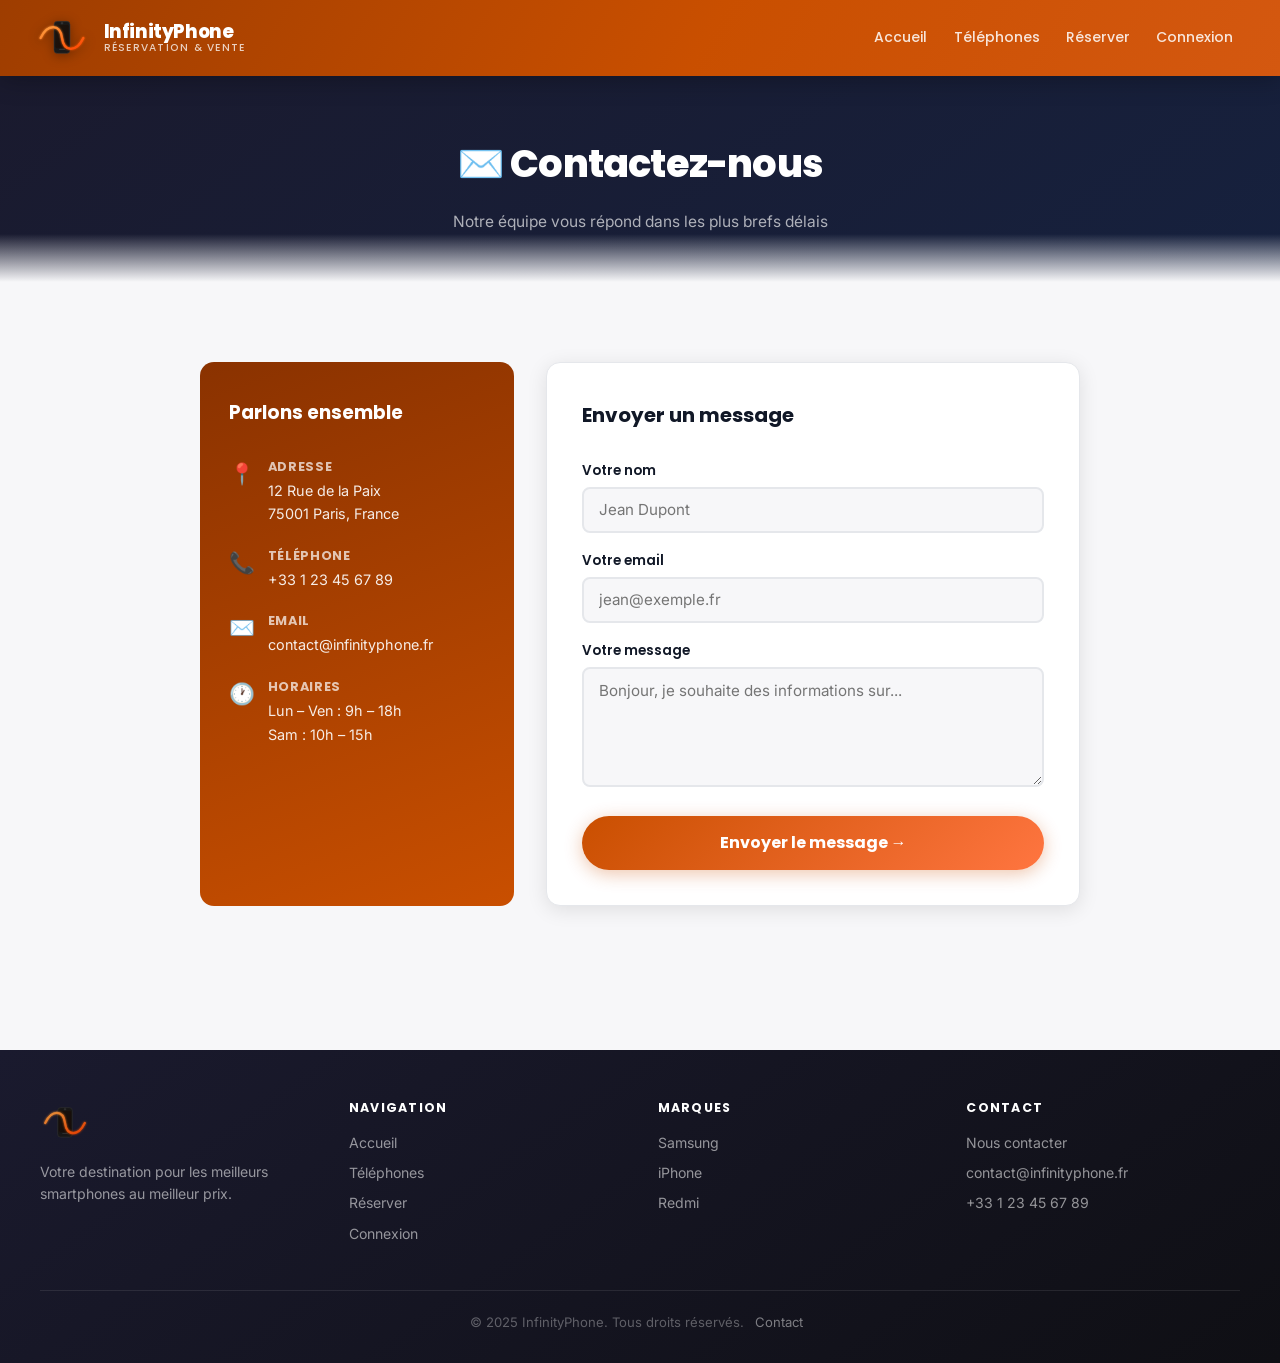
==== contact.html @ a57cc5e4 "Add files via upload" ====
<!DOCTYPE html>
<html lang="fr">
<head>
  <meta charset="UTF-8" />
  <meta name="viewport" content="width=device-width, initial-scale=1.0"/>
  <title>Contact — InfinityPhone</title>
  <link rel="stylesheet" href="styles.css">
</head>
<body>

  <!-- ===== HEADER ===== -->
  <header id="main-header">
    <div class="header-left">
      <a href="index.html"><img src="logo.svg" alt="InfinityPhone Logo" class="logo"></a>
      <div class="site-name">
        InfinityPhone
        <span>Réservation &amp; Vente</span>
      </div>
    </div>
    <nav id="main-nav">
      <a href="index.html">Accueil</a>
      <a href="telephones.html">Téléphones</a>
      <a href="reservation.html">Réserver</a>
      <a href="login.html">Connexion</a>
    </nav>
  </header>

  <!-- ===== PAGE BANNER ===== -->
  <div class="page-banner">
    <h1>✉️ Contactez-nous</h1>
    <p>Notre équipe vous répond dans les plus brefs délais</p>
  </div>

  <!-- ===== MAIN ===== -->
  <main>
    <div class="contact-layout">

      <!-- Left: Info block -->
      <div class="contact-info">
        <h3>Parlons ensemble</h3>

        <div class="contact-item">
          <span class="ci-icon">📍</span>
          <div>
            <strong>Adresse</strong>
            <p>12 Rue de la Paix<br>75001 Paris, France</p>
          </div>
        </div>

        <div class="contact-item">
          <span class="ci-icon">📞</span>
          <div>
            <strong>Téléphone</strong>
            <p>+33 1 23 45 67 89</p>
          </div>
        </div>

        <div class="contact-item">
          <span class="ci-icon">✉️</span>
          <div>
            <strong>Email</strong>
            <p>contact@infinityphone.fr</p>
          </div>
        </div>

        <div class="contact-item">
          <span class="ci-icon">🕐</span>
          <div>
            <strong>Horaires</strong>
            <p>Lun – Ven : 9h – 18h<br>Sam : 10h – 15h</p>
          </div>
        </div>
      </div>

      <!-- Right: Form block -->
      <div class="contact-form-box">
        <h2>Envoyer un message</h2>

        <form id="contact-form">
          <label for="nom">Votre nom</label>
          <input type="text" id="nom" name="nom"
                 placeholder="Jean Dupont" required>

          <label for="email">Votre email</label>
          <input type="email" id="email" name="email"
                 placeholder="jean@exemple.fr" required>

          <label for="message">Votre message</label>
          <textarea id="message" name="message"
                    placeholder="Bonjour, je souhaite des informations sur..." required></textarea>

          <button type="submit">Envoyer le message →</button>
        </form>
      </div>
    </div>
  </main>

  <!-- ===== FOOTER ===== -->
  <footer>
    <div class="footer-inner">
      <div class="footer-col">
        <img src="logo.svg" alt="Logo" class="footer-logo">
        <p class="footer-tagline">Votre destination pour les meilleurs smartphones au meilleur prix.</p>
      </div>
      <div class="footer-col">
        <h4>Navigation</h4>
        <a href="index.html">Accueil</a>
        <a href="telephones.html">Téléphones</a>
        <a href="reservation.html">Réserver</a>
        <a href="login.html">Connexion</a>
      </div>
      <div class="footer-col">
        <h4>Marques</h4>
        <a href="telephones.html#samsung">Samsung</a>
        <a href="telephones.html#iphone">iPhone</a>
        <a href="telephones.html#redmi">Redmi</a>
      </div>
      <div class="footer-col">
        <h4>Contact</h4>
        <a href="contact.html">Nous contacter</a>
        <p>contact@infinityphone.fr</p>
        <p>+33 1 23 45 67 89</p>
      </div>
    </div>
    <div class="footer-bottom">
      <span>© 2025 InfinityPhone. Tous droits réservés.</span>
      <a href="contact.html">Contact</a>
    </div>
  </footer>

  <script src="script.js" defer></script>
</body>
</html>
---- styles.css ----
/* ===================================================
   InfinityPhone — Design System
   =================================================== */
@import url('https://fonts.googleapis.com/css2?family=Poppins:wght@400;500;600;700;800&family=Inter:wght@400;500&display=swap');

/* ===== RESET & VARIABLES ===== */
*, *::before, *::after { box-sizing: border-box; margin: 0; padding: 0; }

:root {
  --primary:        #c94f00;
  --primary-light:  #ff7540;
  --primary-dark:   #8a3200;
  --dark:           #0f0f14;
  --navy:           #1a1a2e;
  --surface:        #ffffff;
  --surface-alt:    #f7f7f9;
  --border:         #e5e7eb;
  --text:           #111827;
  --text-muted:     #6b7280;
  --shadow-sm:      0 1px 4px rgba(0,0,0,0.07);
  --shadow:         0 4px 20px rgba(0,0,0,0.10);
  --shadow-lift:    0 12px 40px rgba(201,79,0,0.22);
  --radius:         14px;
  --radius-sm:      8px;
  --ease:           cubic-bezier(0.4,0,0.2,1);
  --transition:     0.28s var(--ease);
  --header-h:       76px;
  --font-display:   'Poppins', Arial, sans-serif;
  --font-body:      'Inter', Arial, sans-serif;
}

body {
  font-family: var(--font-body);
  background: var(--surface-alt);
  color: var(--text);
  line-height: 1.65;
  -webkit-font-smoothing: antialiased;
}

a { text-decoration: none; color: inherit; }
img { display: block; }

/* ===== HEADER ===== */
header {
  background: linear-gradient(120deg, #9e3d00 0%, var(--primary) 55%, #d45810 100%);
  color: white;
  height: var(--header-h);
  padding: 0 2.2em;
  display: flex;
  align-items: center;
  justify-content: space-between;
  position: sticky;
  top: 0;
  z-index: 200;
  box-shadow: 0 3px 24px rgba(0,0,0,0.28);
  transition: height var(--transition), box-shadow var(--transition);
}

header.scrolled {
  height: 62px;
  box-shadow: 0 5px 32px rgba(0,0,0,0.38);
}

.header-left {
  display: flex;
  align-items: center;
  gap: 0.9em;
}

.logo {
  height: 54px;
  width: auto;
  filter: drop-shadow(0 2px 6px rgba(0,0,0,0.35));
  transition: transform var(--transition);
  flex-shrink: 0;
}
.logo:hover { transform: scale(1.06) rotate(-2deg); }

.site-name {
  font-family: var(--font-display);
  font-size: 1.15rem;
  font-weight: 800;
  letter-spacing: -0.4px;
  color: white;
  line-height: 1.1;
  display: none;
}
.site-name span { display: block; font-size: 0.65rem; font-weight: 500; letter-spacing: 0.12em; text-transform: uppercase; opacity: 0.75; }

@media (min-width: 640px) { .site-name { display: block; } }

nav {
  display: flex;
  align-items: center;
  gap: 0.15em;
  flex-wrap: nowrap;
}

nav a {
  color: rgba(255,255,255,0.85);
  padding: 0.46em 0.85em;
  border-radius: 50px;
  font-family: var(--font-display);
  font-size: 0.875rem;
  font-weight: 500;
  transition: background var(--transition), color var(--transition);
  white-space: nowrap;
}

nav a:hover, nav a.active {
  background: rgba(255,255,255,0.18);
  color: white;
}

.user-greeting {
  font-family: var(--font-display);
  font-size: 0.78rem;
  color: rgba(255,220,190,0.9);
  font-style: italic;
  padding-left: 1em;
  border-left: 1px solid rgba(255,255,255,0.2);
  margin-left: 0.5em;
  white-space: nowrap;
}

/* ===== HERO ===== */
.hero {
  background: linear-gradient(145deg, var(--navy) 0%, #16213e 50%, #0f3460 100%);
  color: white;
  padding: 5.5em 2em 5em;
  text-align: center;
  position: relative;
  overflow: hidden;
}

.hero::before {
  content: '';
  position: absolute;
  inset: 0;
  background: radial-gradient(ellipse 70% 80% at 65% 40%, rgba(201,79,0,0.17) 0%, transparent 65%);
  pointer-events: none;
}

.hero::after {
  content: '';
  position: absolute;
  bottom: 0;
  left: 0; right: 0;
  height: 64px;
  background: linear-gradient(to top, var(--surface-alt), transparent);
}

.hero-content {
  position: relative;
  z-index: 1;
  max-width: 680px;
  margin: 0 auto;
}

.hero-eyebrow {
  font-family: var(--font-display);
  font-size: 0.78rem;
  font-weight: 600;
  letter-spacing: 0.18em;
  text-transform: uppercase;
  color: var(--primary-light);
  margin-bottom: 1em;
  opacity: 0;
  animation: fadeInUp 0.5s 0.1s var(--ease) forwards;
}

.hero h1 {
  font-family: var(--font-display);
  font-size: clamp(2rem, 5.5vw, 3.6rem);
  font-weight: 800;
  line-height: 1.12;
  letter-spacing: -1.5px;
  margin-bottom: 0.6em;
  opacity: 0;
  animation: fadeInUp 0.5s 0.2s var(--ease) forwards;
}

.hero h1 .highlight {
  background: linear-gradient(90deg, #ff9050, #ffb850);
  -webkit-background-clip: text;
  -webkit-text-fill-color: transparent;
  background-clip: text;
}

.hero-sub {
  font-size: 1.05rem;
  color: rgba(255,255,255,0.68);
  max-width: 480px;
  margin: 0 auto 2.2em;
  opacity: 0;
  animation: fadeInUp 0.5s 0.3s var(--ease) forwards;
}

.hero-ctas {
  display: flex;
  gap: 1em;
  justify-content: center;
  flex-wrap: wrap;
  opacity: 0;
  animation: fadeInUp 0.5s 0.4s var(--ease) forwards;
}

/* ===== BUTTONS ===== */
.btn {
  display: inline-flex;
  align-items: center;
  gap: 0.45em;
  padding: 0.8em 1.9em;
  border-radius: 50px;
  font-family: var(--font-display);
  font-weight: 600;
  font-size: 0.93rem;
  cursor: pointer;
  border: 2px solid transparent;
  transition: transform var(--transition), box-shadow var(--transition), background var(--transition), border-color var(--transition);
}

.btn-primary {
  background: linear-gradient(135deg, var(--primary) 0%, var(--primary-light) 100%);
  color: white;
  box-shadow: 0 4px 22px rgba(201,79,0,0.42);
}
.btn-primary:hover { transform: translateY(-3px); box-shadow: 0 8px 32px rgba(201,79,0,0.54); }

.btn-ghost {
  background: rgba(255,255,255,0.1);
  color: white;
  border-color: rgba(255,255,255,0.28);
  backdrop-filter: blur(8px);
}
.btn-ghost:hover { background: rgba(255,255,255,0.2); transform: translateY(-3px); }

/* ===== MAIN WRAPPER ===== */
main {
  padding: 3em 2em 4em;
  max-width: 1300px;
  margin: 0 auto;
}

/* ===== SECTION HEADER ===== */
.section-header {
  text-align: center;
  margin-bottom: 2.8em;
}

.section-header h2 {
  font-family: var(--font-display);
  font-size: 1.85rem;
  font-weight: 700;
  color: var(--text);
  border: none;
  display: block;
  padding: 0;
  margin: 0 0 0.4em;
}

.section-header p { color: var(--text-muted); font-size: 1rem; }

.divider {
  width: 44px; height: 4px;
  background: linear-gradient(90deg, var(--primary), var(--primary-light));
  border-radius: 2px;
  margin: 0.8em auto 0;
}

/* Fallback h2 for pages without .section-header */
main > h2, section > h2 {
  font-family: var(--font-display);
  font-size: 1.5rem;
  font-weight: 700;
  color: var(--text);
  text-align: center;
  margin: 2.5em 0 1.2em;
  border: none;
  padding: 0;
  display: flex;
  align-items: center;
  gap: 0.75em;
}

main > h2::before, main > h2::after,
section > h2::before, section > h2::after {
  content: '';
  flex: 1;
  height: 2px;
  background: var(--border);
  border-radius: 1px;
}

/* ===== FEATURES / WHY US ===== */
.features-grid {
  display: grid;
  grid-template-columns: repeat(auto-fit, minmax(200px, 1fr));
  gap: 1.4em;
  margin: 1em 0 3em;
}

.feature-card {
  background: var(--surface);
  border: 1px solid var(--border);
  border-radius: var(--radius);
  padding: 2em 1.4em;
  text-align: center;
  box-shadow: var(--shadow-sm);
  transition: transform var(--transition), box-shadow var(--transition);
}

.feature-card:hover { transform: translateY(-5px); box-shadow: var(--shadow); }

.feature-icon { font-size: 2.6rem; margin-bottom: 0.65em; }

.feature-card h3 {
  font-family: var(--font-display);
  font-size: 1rem;
  font-weight: 700;
  margin-bottom: 0.4em;
}

.feature-card p { color: var(--text-muted); font-size: 0.88rem; line-height: 1.5; }

/* ===== CAROUSEL ===== */
.carousel-section {
  background: var(--dark);
  padding: 3em 0 3.2em;
  overflow: hidden;
}

.carousel-label {
  font-family: var(--font-display);
  font-size: 0.72rem;
  font-weight: 700;
  letter-spacing: 0.18em;
  text-transform: uppercase;
  color: rgba(255,255,255,0.38);
  text-align: center;
  margin-bottom: 2em;
}

.carousel {
  overflow: hidden;
  position: relative;
  padding: 1.2em 0;
}

.carousel::before, .carousel::after {
  content: '';
  position: absolute;
  top: 0; bottom: 0;
  width: 100px;
  z-index: 2;
  pointer-events: none;
}
.carousel::before { left: 0; background: linear-gradient(to right, var(--dark), transparent); }
.carousel::after  { right: 0; background: linear-gradient(to left, var(--dark), transparent); }

.carousel-track {
  display: flex;
  gap: 2.5em;
  width: max-content;
  animation: marquee 30s linear infinite;
  align-items: center;
}

.carousel-track:hover { animation-play-state: paused; }

.carousel-track img {
  height: 260px;
  width: auto;
  object-fit: contain;
  border-radius: 10px;
  filter: brightness(0.88);
  margin: 0.6em 0;
  transition: filter var(--transition), transform 0.4s var(--ease);
}
.carousel-track img:hover { filter: brightness(1.04); transform: scale(1.06); }

@keyframes marquee {
  from { transform: translateX(0); }
  to   { transform: translateX(-50%); }
}

/* ===== PHONE GRID ===== */
.phones-header {
  display: flex;
  align-items: center;
  gap: 0.8em;
  margin: 3em 0 1.2em;
}

.phones-header h2 {
  font-family: var(--font-display);
  font-size: 1.3rem;
  font-weight: 700;
  color: var(--text);
  white-space: nowrap;
  margin: 0;
}

.phones-header h2::before, .phones-header h2::after { display: none; }

.brand-line {
  flex: 1;
  height: 2px;
  background: linear-gradient(to right, var(--border), transparent);
  border-radius: 1px;
}

.phone-list {
  display: grid;
  grid-template-columns: repeat(auto-fill, minmax(215px, 1fr));
  gap: 1.1em;
}

.phone-item {
  background: var(--surface);
  border: 1px solid var(--border);
  border-radius: var(--radius);
  padding: 1.5em 1.2em 1.2em;
  text-align: center;
  display: flex;
  flex-direction: column;
  align-items: center;
  position: relative;
  overflow: hidden;
  transition: transform var(--transition), box-shadow var(--transition), border-color var(--transition);
}

.phone-item::before {
  content: '';
  position: absolute;
  bottom: 0; left: 0; right: 0;
  height: 3px;
  background: linear-gradient(90deg, var(--primary), var(--primary-light));
  transform: scaleX(0);
  transition: transform var(--transition);
  transform-origin: center;
}

.phone-item:hover {
  transform: translateY(-8px);
  box-shadow: var(--shadow-lift);
  border-color: rgba(201,79,0,0.28);
}

.phone-item:hover::before { transform: scaleX(1); }

.phone-item img {
  height: 170px;
  width: auto;
  max-width: 100%;
  object-fit: contain;
  transition: transform 0.4s var(--ease);
}

.phone-item:hover img { transform: scale(1.1) translateY(-4px); }

.phone-name {
  font-family: var(--font-display);
  font-size: 0.9rem;
  font-weight: 600;
  color: var(--text);
  margin: 0.85em 0 0.25em;
  line-height: 1.3;
}

.phone-price {
  font-family: var(--font-display);
  font-size: 0.95rem;
  font-weight: 700;
  color: var(--primary);
  margin-bottom: 1em;
}

.reserve-btn {
  display: inline-block;
  background: linear-gradient(135deg, var(--primary) 0%, var(--primary-light) 100%);
  color: white;
  padding: 0.52em 1.4em;
  border-radius: 50px;
  font-family: var(--font-display);
  font-size: 0.82rem;
  font-weight: 600;
  margin-top: auto;
  transition: transform var(--transition), box-shadow var(--transition);
  box-shadow: 0 2px 10px rgba(201,79,0,0.25);
}

.reserve-btn:hover {
  transform: scale(1.06);
  box-shadow: 0 5px 18px rgba(201,79,0,0.38);
}

/* ===== FILTER TABS ===== */
.filter-bar {
  display: flex;
  justify-content: center;
  gap: 0.6em;
  flex-wrap: wrap;
  margin: 0 0 2em;
}

.filter-tab {
  padding: 0.5em 1.4em;
  border-radius: 50px;
  border: 2px solid var(--border);
  background: var(--surface);
  font-family: var(--font-display);
  font-size: 0.87rem;
  font-weight: 600;
  color: var(--text-muted);
  cursor: pointer;
  transition: all var(--transition);
  user-select: none;
}

.filter-tab:hover, .filter-tab.active {
  background: var(--primary);
  border-color: var(--primary);
  color: white;
  box-shadow: 0 4px 14px rgba(201,79,0,0.28);
  transform: translateY(-1px);
}

/* ===== PAGE BANNER ===== */
.page-banner {
  background: linear-gradient(145deg, var(--navy) 0%, #16213e 100%);
  color: white;
  padding: 3.5em 2em 3em;
  text-align: center;
  position: relative;
  overflow: hidden;
}

.page-banner::after {
  content: '';
  position: absolute;
  bottom: 0; left: 0; right: 0;
  height: 48px;
  background: linear-gradient(to top, var(--surface-alt), transparent);
}

.page-banner h1 {
  font-family: var(--font-display);
  font-size: clamp(1.6rem, 4vw, 2.4rem);
  font-weight: 800;
  letter-spacing: -0.8px;
  margin-bottom: 0.35em;
}

.page-banner p { color: rgba(255,255,255,0.65); font-size: 0.97rem; }

/* ===== FORMS ===== */
.form-wrapper {
  background: var(--surface);
  border: 1px solid var(--border);
  border-radius: var(--radius);
  padding: 2.5em 2.2em;
  max-width: 500px;
  margin: 2em auto 0;
  box-shadow: var(--shadow);
}

form label {
  display: block;
  font-family: var(--font-display);
  font-size: 0.84rem;
  font-weight: 600;
  color: var(--text);
  margin-bottom: 0.38em;
}

form input,
form textarea,
form select {
  width: 100%;
  margin-bottom: 1.1em;
  padding: 0.76em 1em;
  border: 2px solid var(--border);
  border-radius: var(--radius-sm);
  font-family: var(--font-body);
  font-size: 0.95rem;
  color: var(--text);
  background: var(--surface-alt);
  outline: none;
  transition: border-color var(--transition), box-shadow var(--transition), background var(--transition);
}

form input:focus,
form textarea:focus,
form select:focus {
  border-color: var(--primary);
  box-shadow: 0 0 0 3.5px rgba(201,79,0,0.11);
  background: var(--surface);
}

form textarea {
  min-height: 120px;
  resize: vertical;
}

form button[type="submit"],
form button {
  width: 100%;
  background: linear-gradient(135deg, var(--primary) 0%, var(--primary-light) 100%);
  color: white;
  padding: 0.9em;
  border: none;
  border-radius: 50px;
  font-family: var(--font-display);
  font-weight: 700;
  font-size: 1rem;
  cursor: pointer;
  box-shadow: 0 4px 18px rgba(201,79,0,0.32);
  transition: transform var(--transition), box-shadow var(--transition);
  margin-top: 0.3em;
}

form button[type="submit"]:hover,
form button:hover {
  transform: translateY(-2px);
  box-shadow: 0 8px 28px rgba(201,79,0,0.44);
}

.form-note {
  text-align: center;
  margin-top: 1.2em;
  font-size: 0.88rem;
  color: var(--text-muted);
}

.form-note a { color: var(--primary); font-weight: 600; }

/* ===== CONTACT PAGE ===== */
.contact-layout {
  display: grid;
  grid-template-columns: 1fr 1.7fr;
  gap: 2em;
  max-width: 880px;
  margin: 2em auto 0;
}

@media (max-width: 720px) {
  .contact-layout { grid-template-columns: 1fr; }
}

.contact-info {
  background: linear-gradient(160deg, var(--primary-dark) 0%, var(--primary) 100%);
  border-radius: var(--radius);
  padding: 2.2em 1.8em;
  color: white;
}

.contact-info h3 {
  font-family: var(--font-display);
  font-size: 1.15rem;
  font-weight: 700;
  margin-bottom: 1.5em;
}

.contact-item {
  display: flex;
  align-items: flex-start;
  gap: 0.9em;
  margin-bottom: 1.3em;
  font-size: 0.9rem;
}

.contact-item .ci-icon { font-size: 1.3rem; flex-shrink: 0; margin-top: 0.05em; }
.contact-item strong { display: block; font-family: var(--font-display); font-size: 0.8rem; letter-spacing: 0.05em; opacity: 0.7; margin-bottom: 0.15em; text-transform: uppercase; }
.contact-item p { margin: 0; opacity: 0.9; }

.contact-form-box {
  background: var(--surface);
  border: 1px solid var(--border);
  border-radius: var(--radius);
  padding: 2.2em;
  box-shadow: var(--shadow);
}

.contact-form-box h2 {
  font-family: var(--font-display);
  font-size: 1.25rem;
  font-weight: 700;
  margin: 0 0 1.4em;
  text-align: left;
}
.contact-form-box h2::before, .contact-form-box h2::after { display: none; }

/* ===== FOOTER ===== */
footer {
  background: linear-gradient(145deg, var(--navy) 0%, var(--dark) 100%);
  color: rgba(255,255,255,0.68);
  padding: 3em 2.5em 1.8em;
  margin-top: 5em;
}

.footer-inner {
  display: grid;
  grid-template-columns: repeat(auto-fit, minmax(165px, 1fr));
  gap: 2.2em;
  max-width: 1200px;
  margin: 0 auto 2.4em;
}

.footer-col h4 {
  font-family: var(--font-display);
  font-size: 0.78rem;
  font-weight: 700;
  text-transform: uppercase;
  letter-spacing: 0.1em;
  color: white;
  margin-bottom: 1em;
}

.footer-col p,
.footer-col a {
  display: block;
  color: rgba(255,255,255,0.55);
  font-size: 0.88rem;
  margin-bottom: 0.5em;
  transition: color var(--transition);
}

.footer-col a:hover { color: var(--primary-light); }

.footer-logo {
  height: 50px;
  width: auto;
  filter: brightness(0.9);
  margin-bottom: 0.8em;
}

.footer-tagline {
  font-size: 0.82rem;
  color: rgba(255,255,255,0.4);
  line-height: 1.6;
}

.footer-bottom {
  border-top: 1px solid rgba(255,255,255,0.09);
  padding-top: 1.6em;
  text-align: center;
  font-size: 0.82rem;
  color: rgba(255,255,255,0.32);
}

.footer-bottom a {
  color: rgba(255,255,255,0.45);
  margin: 0 0.5em;
  transition: color var(--transition);
}
.footer-bottom a:hover { color: var(--primary-light); }

/* ===== ANIMATIONS ===== */
@keyframes fadeInUp {
  from { opacity: 0; transform: translateY(20px); }
  to   { opacity: 1; transform: translateY(0); }
}

@keyframes fadeIn {
  from { opacity: 0; }
  to   { opacity: 1; }
}

.fade-in-up {
  opacity: 0;
  animation: fadeInUp 0.5s var(--ease) forwards;
}

/* Phone card entrance */
.phone-item {
  opacity: 0;
  animation: fadeInUp 0.4s var(--ease) forwards;
}

/* ===== NOTIFICATION TOAST ===== */
.toast {
  position: fixed;
  bottom: 2em;
  left: 50%;
  transform: translateX(-50%) translateY(20px);
  background: var(--dark);
  color: white;
  padding: 0.85em 1.8em;
  border-radius: 50px;
  font-family: var(--font-display);
  font-size: 0.9rem;
  font-weight: 500;
  box-shadow: 0 8px 32px rgba(0,0,0,0.35);
  opacity: 0;
  transition: opacity 0.3s ease, transform 0.3s ease;
  z-index: 9999;
  pointer-events: none;
}

.toast.show {
  opacity: 1;
  transform: translateX(-50%) translateY(0);
}

.toast.success { border-left: 4px solid #22c55e; }
.toast.error   { border-left: 4px solid #ef4444; }

/* ===== RESPONSIVE ===== */
@media (max-width: 768px) {
  :root { --header-h: 64px; }
  header { padding: 0 1em; }
  nav a { padding: 0.38em 0.65em; font-size: 0.8rem; }
  .hero { padding: 3.5em 1.5em 4em; }
  main { padding: 2em 1em 3em; }
  .phone-list { grid-template-columns: repeat(auto-fill, minmax(160px, 1fr)); gap: 0.85em; }
  .phone-item img { height: 130px; }
  .carousel-track img { height: 200px; }
  .form-wrapper { padding: 1.6em 1.2em; }
  footer { padding: 2.5em 1.5em 1.5em; margin-top: 3em; }
}

@media (max-width: 480px) {
  .phone-list { grid-template-columns: repeat(2, 1fr); }
  .hero h1 { font-size: 1.85rem; }
}
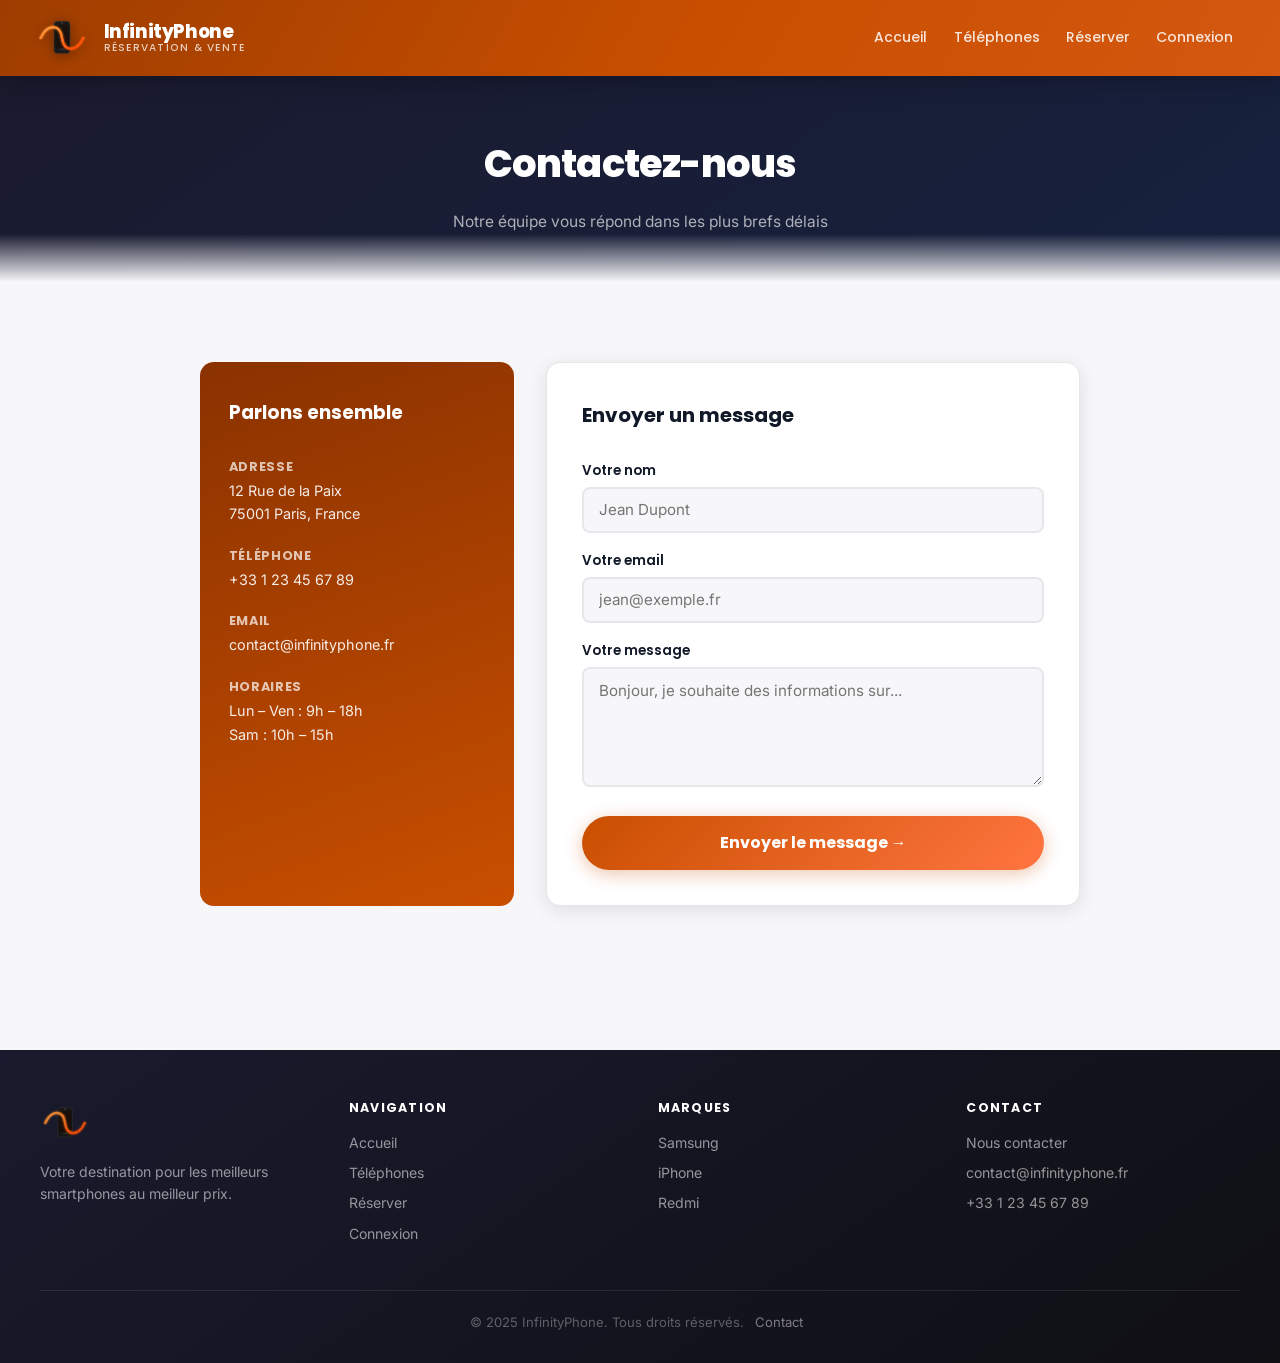
==== commit 592f4f61: "Fix spacing and remove unnecessary icons in contact.html" ====
--- a/contact.html
+++ b/contact.html
@@ -1,134 +1,134 @@
-<!DOCTYPE html>
-<html lang="fr">
-<head>
-  <meta charset="UTF-8" />
-  <meta name="viewport" content="width=device-width, initial-scale=1.0"/>
-  <title>Contact — InfinityPhone</title>
-  <link rel="stylesheet" href="styles.css">
-</head>
-<body>
-
-  <!-- ===== HEADER ===== -->
-  <header id="main-header">
-    <div class="header-left">
-      <a href="index.html"><img src="logo.svg" alt="InfinityPhone Logo" class="logo"></a>
-      <div class="site-name">
-        InfinityPhone
-        <span>Réservation &amp; Vente</span>
-      </div>
-    </div>
-    <nav id="main-nav">
-      <a href="index.html">Accueil</a>
-      <a href="telephones.html">Téléphones</a>
-      <a href="reservation.html">Réserver</a>
-      <a href="login.html">Connexion</a>
-    </nav>
-  </header>
-
-  <!-- ===== PAGE BANNER ===== -->
-  <div class="page-banner">
-    <h1>✉️ Contactez-nous</h1>
-    <p>Notre équipe vous répond dans les plus brefs délais</p>
-  </div>
-
-  <!-- ===== MAIN ===== -->
-  <main>
-    <div class="contact-layout">
-
-      <!-- Left: Info block -->
-      <div class="contact-info">
-        <h3>Parlons ensemble</h3>
-
-        <div class="contact-item">
-          <span class="ci-icon">📍</span>
-          <div>
-            <strong>Adresse</strong>
-            <p>12 Rue de la Paix<br>75001 Paris, France</p>
-          </div>
-        </div>
-
-        <div class="contact-item">
-          <span class="ci-icon">📞</span>
-          <div>
-            <strong>Téléphone</strong>
-            <p>+33 1 23 45 67 89</p>
-          </div>
-        </div>
-
-        <div class="contact-item">
-          <span class="ci-icon">✉️</span>
-          <div>
-            <strong>Email</strong>
-            <p>contact@infinityphone.fr</p>
-          </div>
-        </div>
-
-        <div class="contact-item">
-          <span class="ci-icon">🕐</span>
-          <div>
-            <strong>Horaires</strong>
-            <p>Lun – Ven : 9h – 18h<br>Sam : 10h – 15h</p>
-          </div>
-        </div>
-      </div>
-
-      <!-- Right: Form block -->
-      <div class="contact-form-box">
-        <h2>Envoyer un message</h2>
-
-        <form id="contact-form">
-          <label for="nom">Votre nom</label>
-          <input type="text" id="nom" name="nom"
-                 placeholder="Jean Dupont" required>
-
-          <label for="email">Votre email</label>
-          <input type="email" id="email" name="email"
-                 placeholder="jean@exemple.fr" required>
-
-          <label for="message">Votre message</label>
-          <textarea id="message" name="message"
-                    placeholder="Bonjour, je souhaite des informations sur..." required></textarea>
-
-          <button type="submit">Envoyer le message →</button>
-        </form>
-      </div>
-    </div>
-  </main>
-
-  <!-- ===== FOOTER ===== -->
-  <footer>
-    <div class="footer-inner">
-      <div class="footer-col">
-        <img src="logo.svg" alt="Logo" class="footer-logo">
-        <p class="footer-tagline">Votre destination pour les meilleurs smartphones au meilleur prix.</p>
-      </div>
-      <div class="footer-col">
-        <h4>Navigation</h4>
-        <a href="index.html">Accueil</a>
-        <a href="telephones.html">Téléphones</a>
-        <a href="reservation.html">Réserver</a>
-        <a href="login.html">Connexion</a>
-      </div>
-      <div class="footer-col">
-        <h4>Marques</h4>
-        <a href="telephones.html#samsung">Samsung</a>
-        <a href="telephones.html#iphone">iPhone</a>
-        <a href="telephones.html#redmi">Redmi</a>
-      </div>
-      <div class="footer-col">
-        <h4>Contact</h4>
-        <a href="contact.html">Nous contacter</a>
-        <p>contact@infinityphone.fr</p>
-        <p>+33 1 23 45 67 89</p>
-      </div>
-    </div>
-    <div class="footer-bottom">
-      <span>© 2025 InfinityPhone. Tous droits réservés.</span>
-      <a href="contact.html">Contact</a>
-    </div>
-  </footer>
-
-  <script src="script.js" defer></script>
-</body>
-</html>
+<!DOCTYPE html>
+<html lang="fr">
+<head>
+  <meta charset="UTF-8" />
+  <meta name="viewport" content="width=device-width, initial-scale=1.0"/>
+  <title>Contact — InfinityPhone</title>
+  <link rel="stylesheet" href="styles.css">
+</head>
+<body>
 
+  <!-- ===== HEADER ===== -->
+  <header id="main-header">
+    <div class="header-left">
+      <a href="index.html"><img src="logo.svg" alt="InfinityPhone Logo" class="logo"></a>
+      <div class="site-name">
+        InfinityPhone
+        <span>Réservation &amp; Vente</span>
+      </div>
+    </div>
+    <nav id="main-nav">
+      <a href="index.html">Accueil</a>
+      <a href="telephones.html">Téléphones</a>
+      <a href="reservation.html">Réserver</a>
+      <a href="login.html">Connexion</a>
+    </nav>
+  </header>
+
+  <!-- ===== PAGE BANNER ===== -->
+  <div class="page-banner">
+    <h1> Contactez-nous</h1>
+    <p>Notre équipe vous répond dans les plus brefs délais</p>
+  </div>
+
+  <!-- ===== MAIN ===== -->
+  <main>
+    <div class="contact-layout">
+
+      <!-- Left: Info block -->
+      <div class="contact-info">
+        <h3>Parlons ensemble</h3>
+
+        <div class="contact-item">
+ 
+          <div>
+            <strong>Adresse</strong>
+            <p>12 Rue de la Paix<br>75001 Paris, France</p>
+          </div>
+        </div>
+
+        <div class="contact-item">
+
+          <div>
+            <strong>Téléphone</strong>
+            <p>+33 1 23 45 67 89</p>
+          </div>
+        </div>
+
+        <div class="contact-item">
+
+          <div>
+            <strong>Email</strong>
+            <p>contact@infinityphone.fr</p>
+          </div>
+        </div>
+
+        <div class="contact-item">
+
+          <div>
+            <strong>Horaires</strong>
+            <p>Lun – Ven : 9h – 18h<br>Sam : 10h – 15h</p>
+          </div>
+        </div>
+      </div>
+
+      <!-- Right: Form block -->
+      <div class="contact-form-box">
+        <h2>Envoyer un message</h2>
+
+        <form id="contact-form">
+          <label for="nom">Votre nom</label>
+          <input type="text" id="nom" name="nom"
+                 placeholder="Jean Dupont" required>
+
+          <label for="email">Votre email</label>
+          <input type="email" id="email" name="email"
+                 placeholder="jean@exemple.fr" required>
+
+          <label for="message">Votre message</label>
+          <textarea id="message" name="message"
+                    placeholder="Bonjour, je souhaite des informations sur..." required></textarea>
+
+          <button type="submit">Envoyer le message →</button>
+        </form>
+      </div>
+    </div>
+  </main>
+
+  <!-- ===== FOOTER ===== -->
+  <footer>
+    <div class="footer-inner">
+      <div class="footer-col">
+        <img src="logo.svg" alt="Logo" class="footer-logo">
+        <p class="footer-tagline">Votre destination pour les meilleurs smartphones au meilleur prix.</p>
+      </div>
+      <div class="footer-col">
+        <h4>Navigation</h4>
+        <a href="index.html">Accueil</a>
+        <a href="telephones.html">Téléphones</a>
+        <a href="reservation.html">Réserver</a>
+        <a href="login.html">Connexion</a>
+      </div>
+      <div class="footer-col">
+        <h4>Marques</h4>
+        <a href="telephones.html#samsung">Samsung</a>
+        <a href="telephones.html#iphone">iPhone</a>
+        <a href="telephones.html#redmi">Redmi</a>
+      </div>
+      <div class="footer-col">
+        <h4>Contact</h4>
+        <a href="contact.html">Nous contacter</a>
+        <p>contact@infinityphone.fr</p>
+        <p>+33 1 23 45 67 89</p>
+      </div>
+    </div>
+    <div class="footer-bottom">
+      <span>© 2025 InfinityPhone. Tous droits réservés.</span>
+      <a href="contact.html">Contact</a>
+    </div>
+  </footer>
+
+  <script src="script.js" defer></script>
+</body>
+</html>
+
